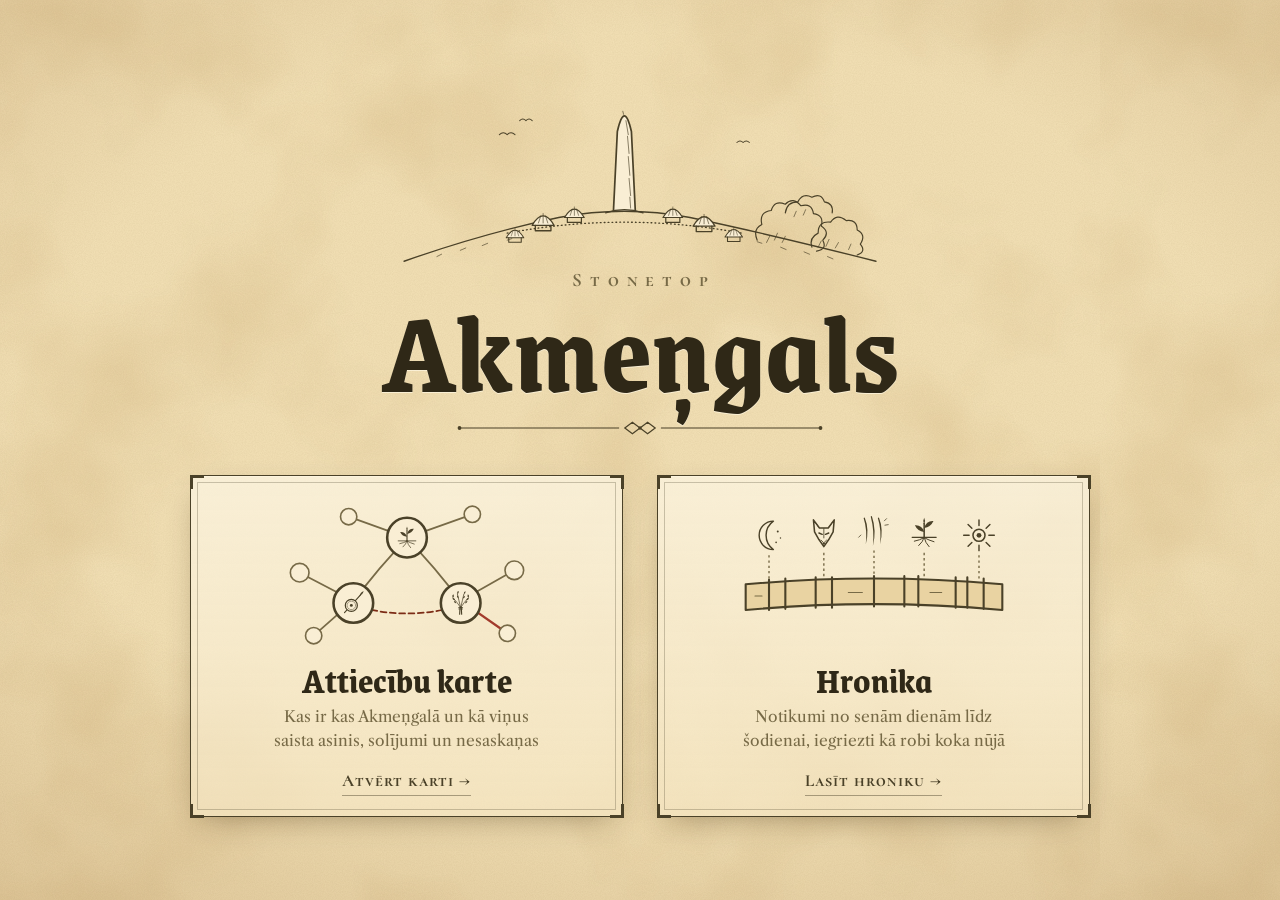
==== index.html @ 7ede9359 "Akmeņgals: relationship map and chronicle for the Stonetop campaign Static, player-facing site in La" ====
<!doctype html>
<html lang="lv">
<head>
  <meta charset="utf-8">
  <meta name="viewport" content="width=device-width, initial-scale=1">
  <title>Akmeņgals</title>
  <meta name="description" content="Akmeņgala ļaudis un hronika — Stonetop kampaņa.">
  <meta property="og:title" content="Akmeņgals">
  <meta property="og:description" content="Akmeņgala ļaudis un hronika — Stonetop kampaņa.">
  <meta property="og:type" content="website">
  <meta name="theme-color" content="#f3e1b6">
  <link rel="icon" href="assets/favicon.svg" type="image/svg+xml">
  <link rel="preconnect" href="https://fonts.googleapis.com">
  <link rel="preconnect" href="https://fonts.gstatic.com" crossorigin>
  <link href="https://fonts.googleapis.com/css2?family=Cormorant+SC:wght@600;700&family=Grenze:wght@600;700&family=Libre+Caslon+Text:ital,wght@0,400;0,700;1,400&family=Rosarivo:ital@0;1&display=swap" rel="stylesheet">
  <link rel="stylesheet" href="assets/css/base.css">
  <link rel="stylesheet" href="assets/css/sakums.css">
</head>
<body class="landing">
  <main class="landing-main">
    <header class="landing-head">
      <svg class="vista" viewBox="0 0 640 250" aria-hidden="true">
        <g class="vista-ink">
          <!-- the Great Wood along the right edge -->
          <path class="wood" d="M470 205 q-6 -14 6 -20 q-4 -16 12 -18 q4 -14 18 -8 q10 -10 20 2 q14 -4 16 10 q14 2 10 16 q12 8 2 18 q6 12 -8 14"/>
          <path class="wood" d="M540 214 q-4 -12 8 -18 q0 -16 16 -14 q8 -12 20 -2 q14 -2 14 12 q12 6 4 18 q8 10 -4 14"/>
          <path class="wood" d="M506 170 q2 -14 16 -14 q6 -12 18 -6 q12 -6 16 6 q12 2 10 14"/>
          <path class="hatch" d="M486 200 l-4 8 M496 196 l-4 9 M506 200 l-4 8 M552 206 l-4 8 M562 204 l-4 9 M574 208 l-4 7 M590 210 l-3 7 M520 168 l-3 7 M532 166 l-3 7"/>
          <!-- the hill -->
          <path d="M18 232 Q120 196 216 176 Q300 160 384 176 Q480 196 622 232" stroke-width="2.2"/>
          <path class="hatch" d="M60 226 l6 -3 M90 218 l7 -3 M118 212 l7 -3 M500 214 l7 3 M530 220 l7 3 M560 226 l7 3 M150 205 l6 -2 M470 207 l6 2"/>
          <!-- palisade ring -->
          <path d="M150 196 Q300 168 450 196" stroke-width="1.3" stroke-dasharray="1 4"/>
          <!-- huts with conical thatch -->
          <g class="hut" transform="translate(196 186)"><path d="M-14 0 Q0 -24 14 0 Z"/><path d="M-10 0 v7 h20 v-7"/><path class="hatch" d="M-6 -3 l3 -9 M0 -3 l0 -12 M6 -3 l-3 -9"/></g>
          <g class="hut" transform="translate(236 176) scale(.9)"><path d="M-14 0 Q0 -24 14 0 Z"/><path d="M-10 0 v7 h20 v-7"/><path class="hatch" d="M-6 -3 l3 -9 M0 -3 l0 -12 M6 -3 l-3 -9"/></g>
          <g class="hut" transform="translate(362 176) scale(.9)"><path d="M-14 0 Q0 -24 14 0 Z"/><path d="M-10 0 v7 h20 v-7"/><path class="hatch" d="M-6 -3 l3 -9 M0 -3 l0 -12 M6 -3 l-3 -9"/></g>
          <g class="hut" transform="translate(402 187)"><path d="M-14 0 Q0 -24 14 0 Z"/><path d="M-10 0 v7 h20 v-7"/><path class="hatch" d="M-6 -3 l3 -9 M0 -3 l0 -12 M6 -3 l-3 -9"/></g>
          <g class="hut" transform="translate(160 202) scale(.8)"><path d="M-14 0 Q0 -24 14 0 Z"/><path d="M-10 0 v7 h20 v-7"/><path class="hatch" d="M-6 -3 l3 -9 M0 -3 l0 -12 M6 -3 l-3 -9"/></g>
          <g class="hut" transform="translate(440 201) scale(.8)"><path d="M-14 0 Q0 -24 14 0 Z"/><path d="M-10 0 v7 h20 v-7"/><path class="hatch" d="M-6 -3 l3 -9 M0 -3 l0 -12 M6 -3 l-3 -9"/></g>
          <!-- the standing stone -->
          <path class="stone" d="M286 168 L291 66 Q300 26 309 66 L314 168 Z"/>
          <path class="hatch" d="M302 52 l3 18 M304 72 l2 22 M305 98 l2 24 M306 126 l2 22 M307 150 l1 14 M298 40 l1 4"/>
          <path d="M276 170 Q300 162 324 170" stroke-width="1.6"/>
          <!-- birds -->
          <path class="bird" d="M140 70 q5 -5 10 0 q5 -5 10 0"/>
          <path class="bird" d="M166 52 q4 -4 8 0 q4 -4 8 0"/>
          <path class="bird" d="M444 80 q4 -4 8 0 q4 -4 8 0"/>
        </g>
      </svg>
      <p class="eyebrow">Stonetop</p>
      <h1>Akmeņgals</h1>
      <svg class="ornament-rule" viewBox="0 0 400 14" preserveAspectRatio="xMidYMid meet" aria-hidden="true">
        <path d="M10 7 H178 M222 7 H390" stroke="currentColor" stroke-width="1.2"/>
        <path d="M184 7 l8 -6 l8 6 l-8 6 z M200 7 l8 -6 l8 6 l-8 6 z" fill="none" stroke="currentColor" stroke-width="1.3"/>
        <circle cx="200" cy="7" r="1.8" fill="currentColor"/>
        <circle cx="10" cy="7" r="2" fill="currentColor"/><circle cx="390" cy="7" r="2" fill="currentColor"/>
      </svg>
    </header>

    <nav class="choices" aria-label="Lapas">
      <a class="choice" href="karte.html">
        <svg class="choice-art" viewBox="0 0 240 130" aria-hidden="true">
          <g class="art-links">
            <path d="M120 34 Q96 60 74 88"/><path d="M120 34 Q144 60 166 88"/>
            <path d="M74 92 Q120 106 166 92" class="tension"/>
            <path d="M74 88 L28 64"/><path d="M74 88 L40 118"/><path d="M166 88 L212 62"/><path d="M166 88 L206 116" class="love"/>
            <path d="M120 34 L70 16"/><path d="M120 34 L176 14"/>
          </g>
          <g class="art-minor">
            <circle cx="28" cy="64" r="8"/><circle cx="40" cy="118" r="7"/><circle cx="212" cy="62" r="8"/>
            <circle cx="206" cy="116" r="7"/><circle cx="70" cy="16" r="7"/><circle cx="176" cy="14" r="7"/>
          </g>
          <g class="art-major" id="art-pcs"></g>
        </svg>
        <span class="choice-title">Attiecību karte</span>
        <span class="choice-text">Kas ir kas Akmeņgalā un kā viņus saista asinis, solījumi un nesaskaņas</span>
        <span class="choice-go" aria-hidden="true">Atvērt karti →</span>
      </a>

      <a class="choice" href="hronika.html">
        <svg class="choice-art" viewBox="0 0 240 130" aria-hidden="true">
          <g class="art-stick">
            <path class="stick" d="M10 74 Q120 64 230 74 L230 96 Q120 86 10 96 Z"/>
            <path class="notches" d="M30 70 v26 M44 69 v26 M70 68 v26 M84 68 v26 M120 67 v26 M146 67 v26 M158 67 v26 M190 68 v26 M200 68 v26 M214 69 v26"/>
            <path class="bark" d="M18 84 h6 M98 81 h12 M168 81 h10"/>
          </g>
          <g id="art-events"></g>
        </svg>
        <span class="choice-title">Hronika</span>
        <span class="choice-text">Notikumi no senām dienām līdz šodienai, iegriezti kā robi koka nūjā</span>
        <span class="choice-go" aria-hidden="true">Lasīt hroniku →</span>
      </a>
    </nav>
  </main>

  <script src="assets/js/glyphs.js"></script>
  <script>
    // Drop a few of the shared ink emblems into the two illustrations.
    (function () {
      var g = STONETOP.glyphMarkup;
      var pcs = [['sapling', 120, 34], ['shield', 74, 90], ['whisk', 166, 90]];
      document.getElementById('art-pcs').innerHTML = pcs.map(function (p) {
        return '<circle cx="' + p[1] + '" cy="' + p[2] + '" r="17"/>' + g(p[0], p[1], p[2], 22);
      }).join('');
      var ev = [['moon', 30, 32], ['wolf', 77, 30], ['claws', 120, 28], ['sapling', 163, 30], ['sun', 210, 32]];
      document.getElementById('art-events').innerHTML = ev.map(function (e) {
        return '<path class="tie" d="M' + e[1] + ' ' + (e[2] + 17) + ' V' + (e[2] + 37) + '"/>' + g(e[0], e[1], e[2], 30);
      }).join('');
    })();
  </script>
</body>
</html>
---- assets/css/base.css ----
/* ==========================================================================
   Akmeņgals — shared parchment & ink styles
   Colours follow the Stonetop map handouts: olive-brown ink on warm parchment.
   ========================================================================== */

:root {
  --paper: #f3e1b6;
  --paper-light: #f9eed4;
  --paper-deep: #e6cb95;
  --stain: #b98a52;
  --ink: #4a4128;
  --ink-strong: #2f2817;
  --ink-soft: #776a47;
  --ink-faint: rgba(74, 65, 40, 0.28);
  --rule: rgba(74, 65, 40, 0.45);

  /* relationship inks */
  --c-kin: #3f3722;
  --c-love: #a23b2c;
  --c-friend: #56692a;
  --c-oath: #a0731c;
  --c-duty: #6b6045;
  --c-tension: #7c2c16;
  --c-mystery: #40507e;
  --c-sorcery: #6d4a7c;

  --font-display: 'Grenze', 'Libre Caslon Text', Georgia, serif;
  --font-body: 'Libre Caslon Text', 'Iowan Old Style', Georgia, serif;
  --font-caps: 'Cormorant SC', 'Libre Caslon Text', Georgia, serif;
  --font-hand: 'Rosarivo', 'Libre Caslon Text', Georgia, serif;

  --header-h: 58px;
  --radius: 3px;
  --shadow: 0 1px 0 rgba(255, 248, 228, 0.6) inset, 0 10px 30px -12px rgba(60, 40, 10, 0.45);
}

*, *::before, *::after { box-sizing: border-box; }

html, body { margin: 0; padding: 0; }

body {
  color: var(--ink);
  font-family: var(--font-body);
  font-size: 16px;
  line-height: 1.55;
  -webkit-font-smoothing: antialiased;
  text-rendering: optimizeLegibility;
  background-color: var(--paper);
  /* vignette · fine grain · large stains */
  background-image:
    radial-gradient(ellipse 85% 75% at 50% 45%, transparent 55%, rgba(140, 92, 36, 0.22) 100%),
    url("data:image/svg+xml,%3Csvg xmlns='http://www.w3.org/2000/svg' width='240' height='240'%3E%3Cfilter id='n'%3E%3CfeTurbulence type='fractalNoise' baseFrequency='.9' numOctaves='3' stitchTiles='stitch'/%3E%3CfeColorMatrix values='0 0 0 0 .32 0 0 0 0 .22 0 0 0 0 .08 0 0 0 .13 0'/%3E%3C/filter%3E%3Crect width='100%25' height='100%25' filter='url(%23n)'/%3E%3C/svg%3E"),
    url("data:image/svg+xml,%3Csvg xmlns='http://www.w3.org/2000/svg' width='1100' height='1100'%3E%3Cfilter id='s'%3E%3CfeTurbulence type='fractalNoise' baseFrequency='.0045' numOctaves='4' seed='7' stitchTiles='stitch'/%3E%3CfeColorMatrix values='0 0 0 0 .62 0 0 0 0 .42 0 0 0 0 .18 .9 0 0 0 -.42'/%3E%3C/filter%3E%3Crect width='100%25' height='100%25' filter='url(%23s)'/%3E%3C/svg%3E");
  background-attachment: fixed, scroll, scroll;
}

::selection { background: rgba(162, 59, 44, 0.22); }

a { color: inherit; }

:focus-visible {
  outline: 2px solid var(--c-love);
  outline-offset: 3px;
}

.sr-only {
  position: absolute; width: 1px; height: 1px; padding: 0; margin: -1px;
  overflow: hidden; clip: rect(0 0 0 0); white-space: nowrap; border: 0;
}

/* Shared ink glyphs ------------------------------------------------------ */
.glyph {
  fill: none;
  stroke: currentColor;
  stroke-width: 2.8;
  stroke-linecap: round;
  stroke-linejoin: round;
}
.glyph .f { fill: currentColor; stroke: none; }
.glyph .p { fill: var(--paper-light); stroke: none; }

/* Header of the inner pages ------------------------------------------- */
.topbar {
  position: relative;
  z-index: 20;
  height: var(--header-h);
  display: flex;
  align-items: center;
  gap: 18px;
  padding: 0 18px;
  border-bottom: 1px solid var(--rule);
  background:
    linear-gradient(to bottom, rgba(249, 238, 212, 0.86), rgba(243, 225, 182, 0.78));
  backdrop-filter: blur(2px);
}
.topbar::after {
  /* a second, hand-ruled line under the header */
  content: '';
  position: absolute; left: 0; right: 0; bottom: -4px; height: 1px;
  background: var(--ink-faint);
}

.home-link {
  display: inline-flex;
  align-items: center;
  gap: 9px;
  text-decoration: none;
  font-family: var(--font-caps);
  font-weight: 700;
  font-size: 19px;
  letter-spacing: 0.06em;
  color: var(--ink);
  white-space: nowrap;
}
.home-link svg { width: 26px; height: 32px; flex: none; }
.home-link:hover { color: var(--ink-strong); }

.topbar h1 {
  margin: 0;
  font-family: var(--font-display);
  font-weight: 700;
  font-size: 25px;
  line-height: 1;
  letter-spacing: 0.01em;
  color: var(--ink-strong);
  white-space: nowrap;
  overflow: hidden;
  text-overflow: ellipsis;
}
.topbar .divider {
  width: 1px; height: 26px; background: var(--rule); flex: none;
}

.topbar nav { margin-left: auto; display: flex; gap: 6px; }
.topbar nav a {
  font-family: var(--font-caps);
  font-weight: 700;
  font-size: 17px;
  letter-spacing: 0.05em;
  text-decoration: none;
  padding: 6px 12px;
  border: 1px solid transparent;
  border-radius: var(--radius);
  color: var(--ink-soft);
  white-space: nowrap;
}
.topbar nav a:hover { color: var(--ink-strong); border-color: var(--rule); }
.topbar nav a[aria-current="page"] {
  color: var(--ink-strong);
  border-color: var(--ink);
  background: rgba(249, 238, 212, 0.7);
}

/* Ink buttons ------------------------------------------------------------ */
.ink-btn {
  appearance: none;
  font: inherit;
  font-family: var(--font-caps);
  font-weight: 700;
  font-size: 16px;
  letter-spacing: 0.04em;
  color: var(--ink);
  background: var(--paper-light);
  border: 1.5px solid var(--ink);
  border-radius: var(--radius);
  padding: 5px 12px;
  cursor: pointer;
  box-shadow: 2px 2px 0 var(--ink-faint);
  transition: transform 0.12s ease, box-shadow 0.12s ease, background 0.12s ease;
}
.ink-btn:hover { background: #fff6e2; }
.ink-btn:active { transform: translate(1px, 1px); box-shadow: 1px 1px 0 var(--ink-faint); }

/* Ornamental rule -------------------------------------------------------- */
.ornament-rule {
  display: block;
  width: 100%;
  height: 14px;
  color: var(--ink);
}

@media (max-width: 640px) {
  :root { --header-h: 52px; }
  .topbar { gap: 10px; padding: 0 12px; }
  .home-link span, .topbar .divider { display: none; }
  .topbar h1 { font-size: 21px; }
  .topbar nav a { font-size: 15px; padding: 5px 8px; }
}

@media (prefers-reduced-motion: reduce) {
  *, *::before, *::after { transition: none !important; animation: none !important; }
}

.noscript {
  position: fixed; left: 50%; top: 40%; transform: translateX(-50%);
  padding: 12px 20px; background: var(--paper-light); border: 1.5px solid var(--ink);
  font-style: italic; z-index: 50;
}
---- assets/css/sakums.css ----
/* Landing page ------------------------------------------------------------ */

.landing { min-height: 100vh; min-height: 100dvh; }

.landing-main {
  min-height: 100vh;
  min-height: 100dvh;
  max-width: 1040px;
  margin: 0 auto;
  padding: clamp(20px, 5vh, 56px) 16px 48px;
  display: flex;
  flex-direction: column;
  align-items: center;
  justify-content: center;
  gap: clamp(22px, 4.5vh, 42px);
}

.landing-head { text-align: center; width: 100%; }

.vista {
  display: block;
  width: min(500px, 100%);
  height: auto;
  margin: 0 auto -10px;
  color: var(--ink);
}
.vista-ink path, .vista-ink circle {
  fill: none;
  stroke: currentColor;
  stroke-width: 1.7;
  stroke-linecap: round;
  stroke-linejoin: round;
}
.vista-ink .hatch { stroke-width: 1.1; opacity: 0.75; }
.vista-ink .wood { stroke-width: 1.5; }
.vista-ink .stone { fill: var(--paper-light); stroke-width: 2.2; }
.vista-ink .hut path:first-child { fill: var(--paper-light); }
.vista-ink .bird { stroke-width: 1.3; }

.eyebrow {
  margin: 0;
  font-family: var(--font-caps);
  font-weight: 700;
  font-size: clamp(15px, 2.2vw, 19px);
  letter-spacing: 0.42em;
  text-indent: 0.42em;
  color: var(--ink-soft);
}

.landing-head h1 {
  margin: 0;
  font-family: var(--font-display);
  font-weight: 700;
  font-size: clamp(56px, min(12vw, 15vh), 118px);
  line-height: 0.95;
  letter-spacing: 0.005em;
  color: var(--ink-strong);
  text-shadow: 0 1px 0 rgba(255, 248, 228, 0.7);
}

.landing-head .ornament-rule {
  width: min(380px, 80%);
  margin: 14px auto 0;
}

/* The two choices ---------------------------------------------------------- */

.choices {
  width: 100%;
  display: grid;
  grid-template-columns: repeat(2, minmax(0, 1fr));
  gap: clamp(16px, 3vw, 34px);
  max-width: 900px;
}

.choice {
  position: relative;
  display: flex;
  flex-direction: column;
  align-items: center;
  text-align: center;
  gap: 6px;
  padding: 22px 26px 20px;
  text-decoration: none;
  color: var(--ink);
  background: linear-gradient(180deg, rgba(251, 243, 222, 0.82), rgba(246, 231, 196, 0.72));
  border: 1.5px solid var(--ink);
  border-radius: 2px;
  box-shadow: var(--shadow);
  transition: transform 0.18s ease, box-shadow 0.18s ease, background 0.18s ease;
}
/* inner hand-ruled frame with notched corners */
.choice::before {
  content: '';
  position: absolute;
  inset: 6px;
  border: 1px solid var(--ink-faint);
  pointer-events: none;
}
.choice::after {
  content: '';
  position: absolute;
  inset: -1.5px;
  pointer-events: none;
  background:
    linear-gradient(var(--ink), var(--ink)) top left / 14px 3px no-repeat,
    linear-gradient(var(--ink), var(--ink)) top left / 3px 14px no-repeat,
    linear-gradient(var(--ink), var(--ink)) top right / 14px 3px no-repeat,
    linear-gradient(var(--ink), var(--ink)) top right / 3px 14px no-repeat,
    linear-gradient(var(--ink), var(--ink)) bottom left / 14px 3px no-repeat,
    linear-gradient(var(--ink), var(--ink)) bottom left / 3px 14px no-repeat,
    linear-gradient(var(--ink), var(--ink)) bottom right / 14px 3px no-repeat,
    linear-gradient(var(--ink), var(--ink)) bottom right / 3px 14px no-repeat;
}

.choice:hover {
  transform: translateY(-3px);
  background: linear-gradient(180deg, rgba(253, 247, 231, 0.95), rgba(248, 235, 204, 0.88));
  box-shadow: 0 1px 0 rgba(255, 248, 228, 0.6) inset, 0 18px 36px -14px rgba(60, 40, 10, 0.55);
}
.choice:focus-visible { outline-offset: 6px; }

.choice-art {
  width: 100%;
  max-width: 280px;
  height: auto;
  margin-bottom: 6px;
  color: var(--ink);
  overflow: visible;
}
.choice-art .art-links path {
  fill: none; stroke: var(--ink-soft); stroke-width: 1.5; stroke-linecap: round;
}
.choice-art .art-links .love { stroke: var(--c-love); stroke-width: 2; }
.choice-art .art-links .tension { stroke: var(--c-tension); stroke-dasharray: 5 3; }
.choice-art .art-minor circle { fill: var(--paper-light); stroke: var(--ink-soft); stroke-width: 1.4; }
.choice-art .art-major > circle { fill: var(--paper-light); stroke: var(--ink); stroke-width: 2.2; }
.choice-art .stick { fill: #e9d3a2; stroke: var(--ink); stroke-width: 1.8; stroke-linejoin: round; }
.choice-art .notches { stroke: var(--ink); stroke-width: 1.8; stroke-linecap: round; fill: none; }
.choice-art .bark { stroke: var(--ink-soft); stroke-width: 1; fill: none; stroke-linecap: round; }
.choice-art .tie { stroke: var(--ink-soft); stroke-width: 1.2; stroke-dasharray: 2 2.5; fill: none; }

.choice-title {
  font-family: var(--font-display);
  font-weight: 700;
  font-size: clamp(28px, 4vw, 36px);
  line-height: 1.05;
  color: var(--ink-strong);
}
.choice-text {
  font-size: 15.5px;
  line-height: 1.5;
  color: var(--ink-soft);
  max-width: 30ch;
  text-wrap: balance;
}
.choice-go {
  margin-top: 10px;
  font-family: var(--font-caps);
  font-weight: 700;
  font-size: 17px;
  letter-spacing: 0.06em;
  color: var(--ink);
  border-bottom: 1px solid var(--rule);
  padding-bottom: 1px;
  transition: color 0.18s ease, border-color 0.18s ease;
}
.choice:hover .choice-go { color: var(--c-love); border-color: currentColor; }

@media (max-width: 680px) {
  .choices { grid-template-columns: 1fr; max-width: 440px; }
  .choice { padding: 20px 18px 18px; }
  .choice-art { max-width: 250px; }
}
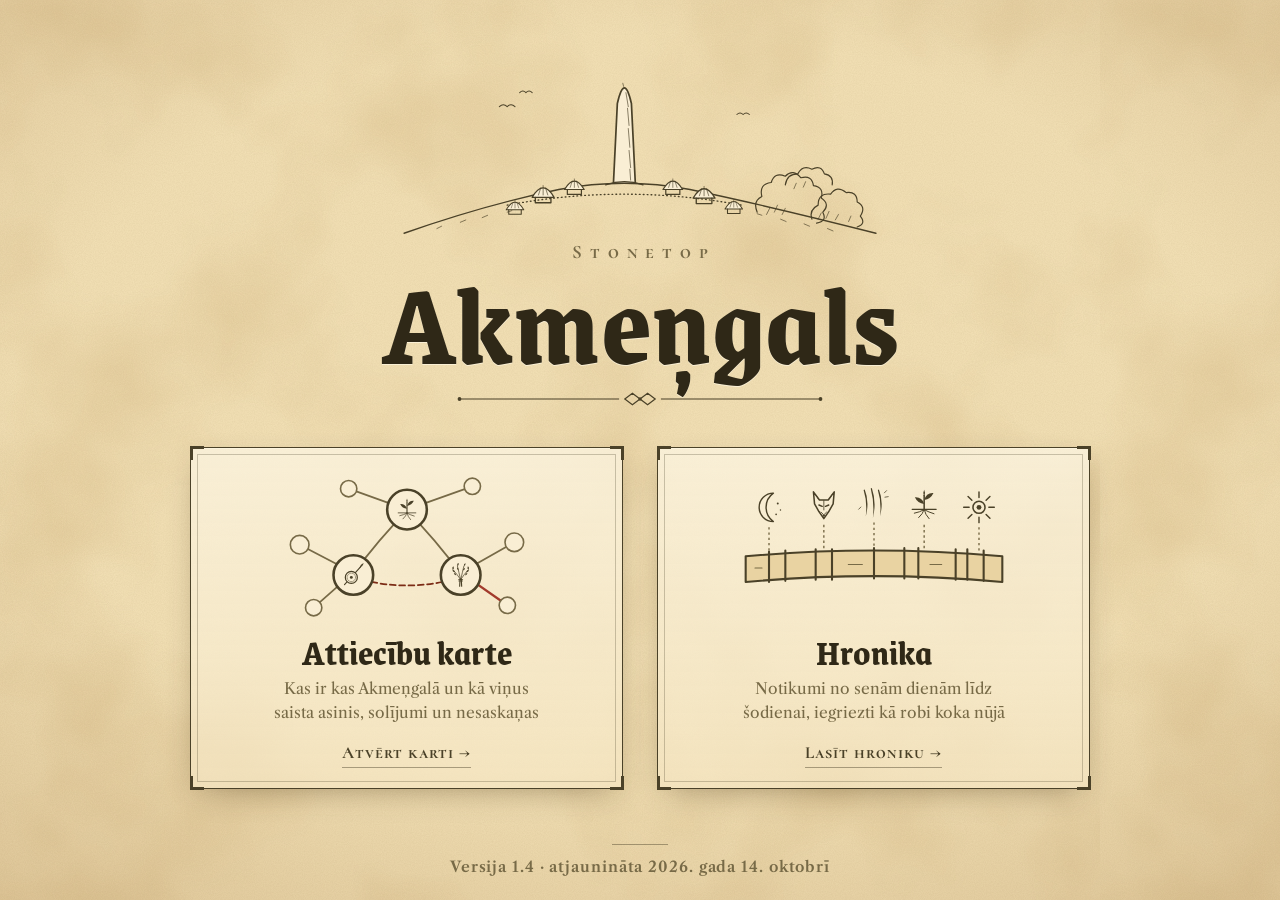
==== commit e81a371c: "Show the site version and last-update date at the bottom of the landing page Co-Authored-By: Claude " ====
--- a/index.html
+++ b/index.html
@@ -12,7 +12,7 @@
   <link rel="icon" href="assets/favicon.svg" type="image/svg+xml">
   <link rel="preconnect" href="https://fonts.googleapis.com">
   <link rel="preconnect" href="https://fonts.gstatic.com" crossorigin>
-  <link href="https://fonts.googleapis.com/css2?family=Cormorant+SC:wght@600;700&family=Grenze:wght@600;700&family=Libre+Caslon+Text:ital,wght@0,400;0,700;1,400&family=Rosarivo:ital@0;1&display=swap" rel="stylesheet">
+  <link href="https://fonts.googleapis.com/css2?family=Cormorant+SC:wght@600;700&family=Grenze:wght@600;700&family=Libre+Caslon+Text:ital,wght@0,400;0,700;1,400&family=Sorts+Mill+Goudy:ital@0;1&display=swap" rel="stylesheet">
   <link rel="stylesheet" href="assets/css/base.css">
   <link rel="stylesheet" href="assets/css/sakums.css">
 </head>
@@ -94,6 +94,11 @@
     </nav>
   </main>
 
+  <footer class="landing-foot">
+    <p id="site-version"></p>
+  </footer>
+
+  <script src="data/versija.js"></script>
   <script src="assets/js/glyphs.js"></script>
   <script>
     // Drop a few of the shared ink emblems into the two illustrations.
@@ -107,6 +112,17 @@
       document.getElementById('art-events').innerHTML = ev.map(function (e) {
         return '<path class="tie" d="M' + e[1] + ' ' + (e[2] + 17) + ' V' + (e[2] + 37) + '"/>' + g(e[0], e[1], e[2], 30);
       }).join('');
+
+      // Version and date of the last update, from data/versija.js.
+      var v = STONETOP.version;
+      if (v) {
+        var months = ['janvārī', 'februārī', 'martā', 'aprīlī', 'maijā', 'jūnijā',
+                      'jūlijā', 'augustā', 'septembrī', 'oktobrī', 'novembrī', 'decembrī'];
+        var d = v.updated.split('-').map(Number);
+        document.getElementById('site-version').innerHTML =
+          '<span>Versija ' + v.number + '</span>&nbsp;· <span>atjaunināta <time datetime="' + v.updated + '">' +
+          d[0] + '. gada ' + d[2] + '. ' + months[d[1] - 1] + '</time></span>';
+      }
     })();
   </script>
 </body>
--- a/assets/css/base.css
+++ b/assets/css/base.css
@@ -27,7 +27,7 @@
   --font-display: 'Grenze', 'Libre Caslon Text', Georgia, serif;
   --font-body: 'Libre Caslon Text', 'Iowan Old Style', Georgia, serif;
   --font-caps: 'Cormorant SC', 'Libre Caslon Text', Georgia, serif;
-  --font-hand: 'Rosarivo', 'Libre Caslon Text', Georgia, serif;
+  --font-hand: 'Sorts Mill Goudy', 'Libre Caslon Text', Georgia, serif;
 
   --header-h: 58px;
   --radius: 3px;
--- a/assets/css/sakums.css
+++ b/assets/css/sakums.css
@@ -1,10 +1,15 @@
 /* Landing page ------------------------------------------------------------ */
 
-.landing { min-height: 100vh; min-height: 100dvh; }
-
-.landing-main {
+.landing {
   min-height: 100vh;
   min-height: 100dvh;
+  display: flex;
+  flex-direction: column;
+}
+
+.landing-main {
+  flex: 1 0 auto;
+  width: 100%;
   max-width: 1040px;
   margin: 0 auto;
   padding: clamp(20px, 5vh, 56px) 16px 48px;
@@ -167,6 +172,32 @@
 }
 .choice:hover .choice-go { color: var(--c-love); border-color: currentColor; }
 
+/* Version line at the very bottom ---------------------------------------- */
+
+.landing-foot {
+  padding: 0 16px 22px;
+  text-align: center;
+}
+.landing-foot p {
+  margin: 0;
+  font-family: var(--font-caps);
+  font-weight: 600;
+  font-size: 15px;
+  letter-spacing: 0.06em;
+  color: var(--ink-soft);
+}
+.landing-foot p:empty { display: none; }
+.landing-foot span { white-space: nowrap; }  /* on a phone, break only at the dot */
+.landing-foot p::before {
+  /* a short hand-ruled line above the text */
+  content: '';
+  display: block;
+  width: 56px;
+  height: 1px;
+  margin: 0 auto 10px;
+  background: var(--rule);
+}
+
 @media (max-width: 680px) {
   .choices { grid-template-columns: 1fr; max-width: 440px; }
   .choice { padding: 20px 18px 18px; }
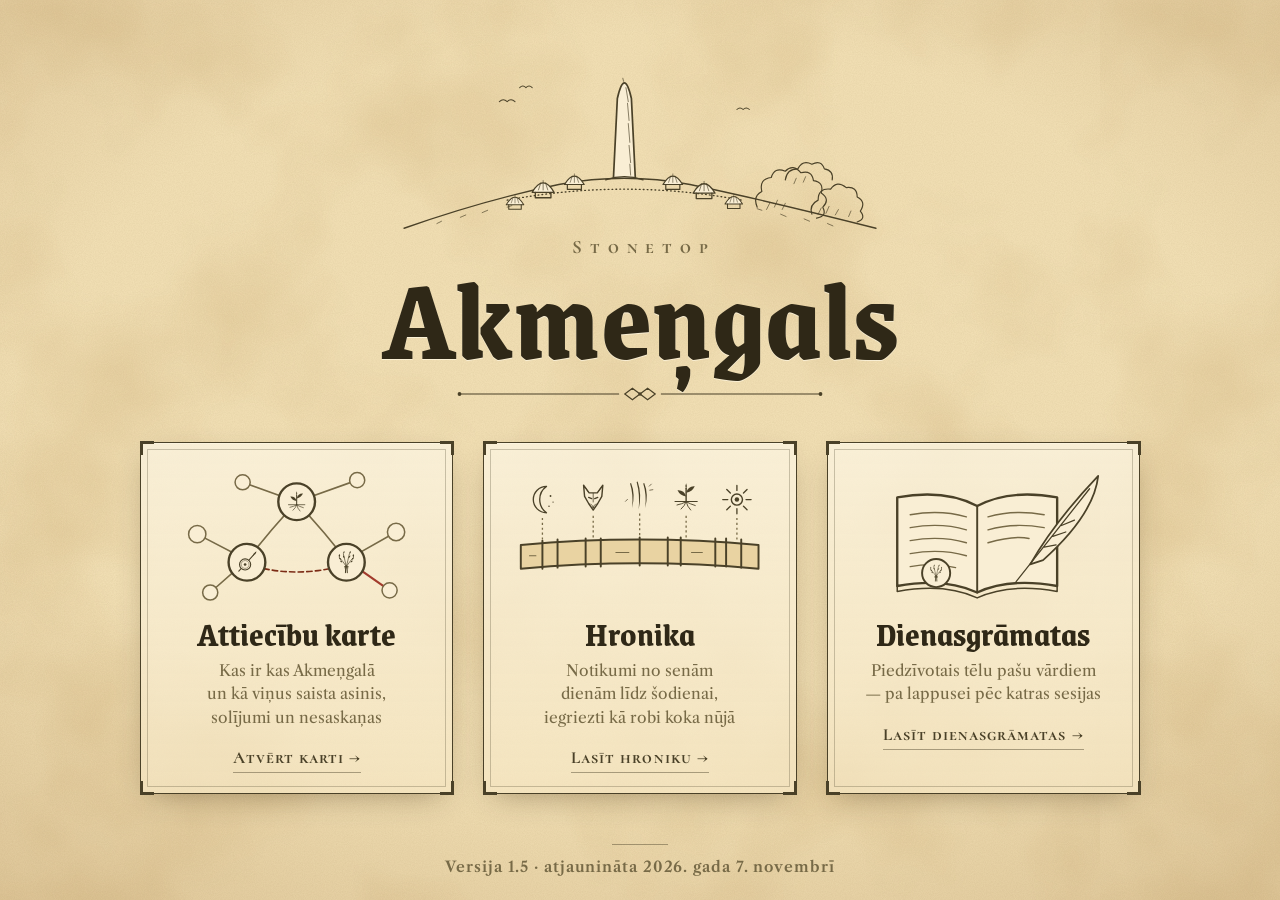
==== commit db4f7109: "Sesija 1: dienasgrāmatas, vietas kartē un Lielais mežs Adds the Dienasgrāmatas page (players' sessio" ====
--- a/index.html
+++ b/index.html
@@ -4,9 +4,9 @@
   <meta charset="utf-8">
   <meta name="viewport" content="width=device-width, initial-scale=1">
   <title>Akmeņgals</title>
-  <meta name="description" content="Akmeņgala ļaudis un hronika — Stonetop kampaņa.">
+  <meta name="description" content="Akmeņgala ļaudis, hronika un dienasgrāmatas — Stonetop kampaņa.">
   <meta property="og:title" content="Akmeņgals">
-  <meta property="og:description" content="Akmeņgala ļaudis un hronika — Stonetop kampaņa.">
+  <meta property="og:description" content="Akmeņgala ļaudis, hronika un dienasgrāmatas — Stonetop kampaņa.">
   <meta property="og:type" content="website">
   <meta name="theme-color" content="#f3e1b6">
   <link rel="icon" href="assets/favicon.svg" type="image/svg+xml">
@@ -91,6 +91,23 @@
         <span class="choice-text">Notikumi no senām dienām līdz šodienai, iegriezti kā robi koka nūjā</span>
         <span class="choice-go" aria-hidden="true">Lasīt hroniku →</span>
       </a>
+
+      <a class="choice" href="dienasgramatas.html">
+        <svg class="choice-art" viewBox="0 0 240 130" aria-hidden="true">
+          <g class="art-book">
+            <path class="pages" d="M114 38 Q84 22 40 30 L40 112 Q84 104 114 118 Q144 104 188 112 L188 30 Q144 22 114 38 Z"/>
+            <path class="under" d="M40 112 L40 117 Q84 109 114 123 Q144 109 188 117 L188 112"/>
+            <path class="spine" d="M114 38 L114 118"/>
+            <path class="lines" d="M52 46 Q80 41 104 48 M52 58 Q80 53 104 60 M52 70 Q80 65 104 72 M52 82 Q80 77 104 84 M52 94 Q74 90 94 95 M124 48 Q148 41 176 46 M124 60 Q148 53 176 58 M124 72 Q148 65 162 68"/>
+            <path class="quill" d="M163 92 Q186 52 226 10 Q222 46 175 88 Z"/>
+            <path class="quill-vein" d="M150 108 L218 22 M184 66 l12 -4 M192 56 l12 -5 M176 76 l11 -2"/>
+          </g>
+          <g id="art-diary"></g>
+        </svg>
+        <span class="choice-title">Dienasgrāmatas</span>
+        <span class="choice-text">Piedzīvotais tēlu pašu vārdiem — pa lappusei pēc katras sesijas</span>
+        <span class="choice-go" aria-hidden="true">Lasīt dienasgrāmatas →</span>
+      </a>
     </nav>
   </main>
 
@@ -108,6 +125,8 @@
       document.getElementById('art-pcs').innerHTML = pcs.map(function (p) {
         return '<circle cx="' + p[1] + '" cy="' + p[2] + '" r="17"/>' + g(p[0], p[1], p[2], 22);
       }).join('');
+      document.getElementById('art-diary').innerHTML =
+        '<circle cx="76" cy="100" r="13"/>' + g('whisk', 76, 100, 17);
       var ev = [['moon', 30, 32], ['wolf', 77, 30], ['claws', 120, 28], ['sapling', 163, 30], ['sun', 210, 32]];
       document.getElementById('art-events').innerHTML = ev.map(function (e) {
         return '<path class="tie" d="M' + e[1] + ' ' + (e[2] + 17) + ' V' + (e[2] + 37) + '"/>' + g(e[0], e[1], e[2], 30);
--- a/assets/css/base.css
+++ b/assets/css/base.css
@@ -23,6 +23,7 @@
   --c-tension: #7c2c16;
   --c-mystery: #40507e;
   --c-sorcery: #6d4a7c;
+  --c-place: #7a5a2c;
 
   --font-display: 'Grenze', 'Libre Caslon Text', Georgia, serif;
   --font-body: 'Libre Caslon Text', 'Iowan Old Style', Georgia, serif;
@@ -183,7 +184,10 @@
   :root { --header-h: 52px; }
   .topbar { gap: 10px; padding: 0 12px; }
   .home-link span, .topbar .divider { display: none; }
-  .topbar h1 { font-size: 21px; }
+  /* three pages in the menu leave no room for the title: the highlighted menu item names the page,
+     and the heading stays for screen readers */
+  .topbar h1 { position: absolute; width: 1px; height: 1px; overflow: hidden; clip-path: inset(50%); white-space: nowrap; }
+  .topbar nav { margin-left: auto; }
   .topbar nav a { font-size: 15px; padding: 5px 8px; }
 }
 
--- a/assets/css/sakums.css
+++ b/assets/css/sakums.css
@@ -73,9 +73,9 @@
 .choices {
   width: 100%;
   display: grid;
-  grid-template-columns: repeat(2, minmax(0, 1fr));
-  gap: clamp(16px, 3vw, 34px);
-  max-width: 900px;
+  grid-template-columns: repeat(3, minmax(0, 1fr));
+  gap: clamp(14px, 2.6vw, 30px);
+  max-width: 1000px;
 }
 
 .choice {
@@ -144,11 +144,18 @@
 .choice-art .notches { stroke: var(--ink); stroke-width: 1.8; stroke-linecap: round; fill: none; }
 .choice-art .bark { stroke: var(--ink-soft); stroke-width: 1; fill: none; stroke-linecap: round; }
 .choice-art .tie { stroke: var(--ink-soft); stroke-width: 1.2; stroke-dasharray: 2 2.5; fill: none; }
+.choice-art .art-book path { fill: none; stroke: var(--ink); stroke-width: 1.8; stroke-linecap: round; stroke-linejoin: round; }
+.choice-art .art-book .pages { fill: var(--paper-light); stroke-width: 2.2; }
+.choice-art .art-book .under { stroke-width: 1.4; }
+.choice-art .art-book .lines { stroke: var(--ink-soft); stroke-width: 1.3; }
+.choice-art .art-book .quill { fill: var(--paper-light); stroke-width: 1.6; }
+.choice-art .art-book .quill-vein { stroke-width: 1.2; }
+.choice-art #art-diary circle { fill: var(--paper-light); stroke: var(--ink); stroke-width: 1.8; }
 
 .choice-title {
   font-family: var(--font-display);
   font-weight: 700;
-  font-size: clamp(28px, 4vw, 36px);
+  font-size: clamp(28px, 3.3vw, 34px);
   line-height: 1.05;
   color: var(--ink-strong);
 }
@@ -198,8 +205,17 @@
   background: var(--rule);
 }
 
+@media (max-width: 920px) {
+  .choice { padding: 20px 16px 18px; }
+  .choice-title { font-size: clamp(22px, 3.2vw, 32px); }
+  .choice-text { font-size: 14.5px; }
+  .choice-go { font-size: 15px; letter-spacing: 0.02em; white-space: nowrap; }
+}
 @media (max-width: 680px) {
   .choices { grid-template-columns: 1fr; max-width: 440px; }
+  .choice-title { font-size: 30px; }
+  .choice-text { font-size: 15.5px; }
+  .choice-go { font-size: 17px; letter-spacing: 0.06em; }
   .choice { padding: 20px 18px 18px; }
   .choice-art { max-width: 250px; }
 }
